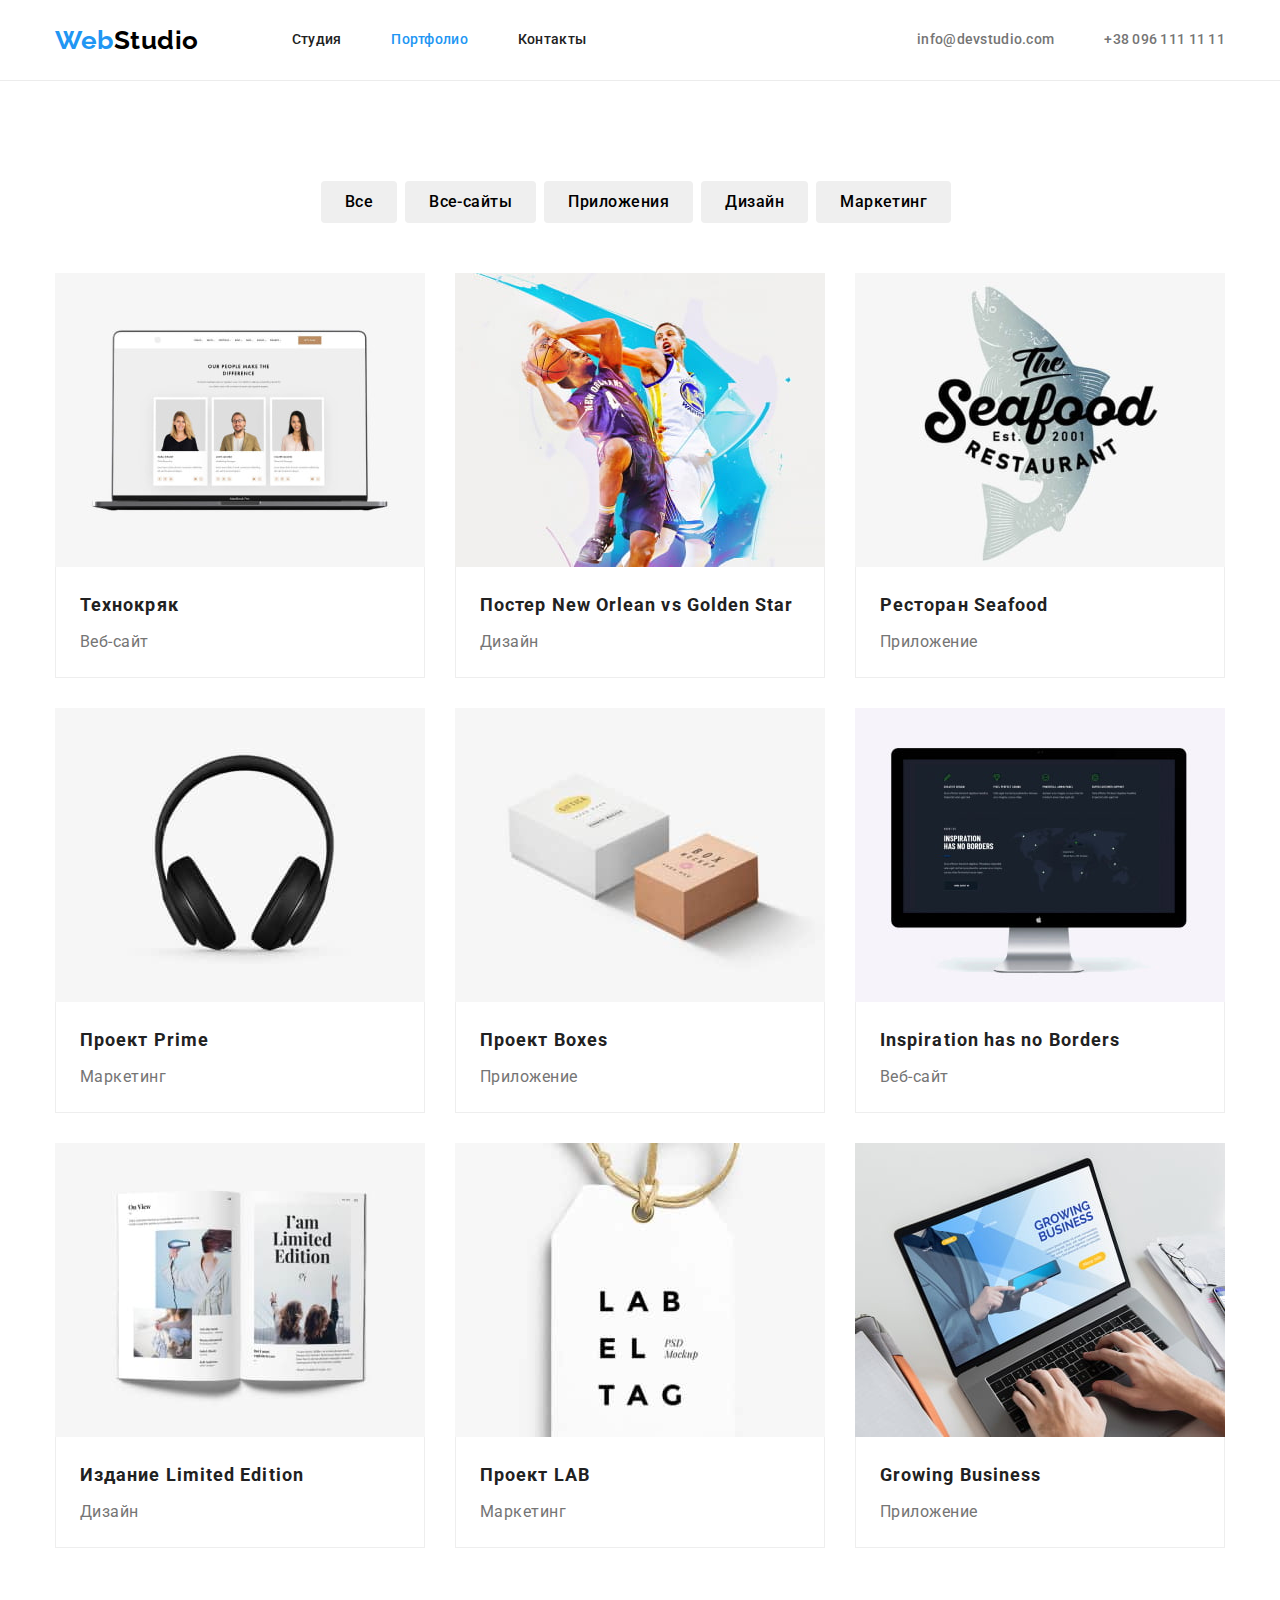
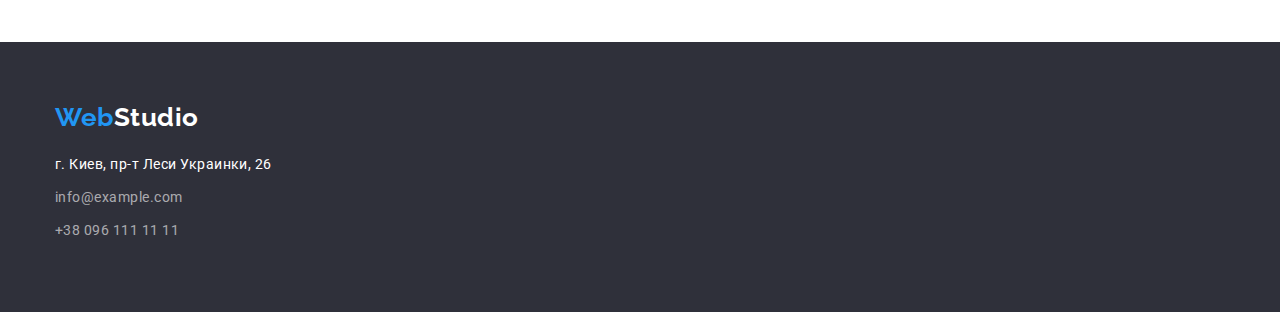
==== portfolio.html @ 6748740d "files transfered" ====
<!DOCTYPE html>
<html lang="ru">
  <head>
    <meta charset="UTF-8" />
    <meta http-equiv="X-UA-Compatible" content="IE=edge" />
    <meta name="viewport" content="width=device-width, initial-scale=1.0" />
    <title>goit-markup-hw-03</title>
    <link rel="preconnect" href="https://fonts.googleapis.com" />
    <link
      href="https://fonts.googleapis.com/css2?family=Raleway:wght@700&family=Roboto:wght@400;500;700;900&display=swap"
      rel="stylesheet"
    />
    <link
      rel="stylesheet"
      href="https://cdnjs.cloudflare.com/ajax/libs/modern-normalize/1.1.0/modern-normalize.min.css"
    />
    <link rel="stylesheet" href="./css/styles.css" />
  </head>
  <body>
    <header class="page-heared">
      <div class="container main-nav">
        <nav class="main-nav-menu">
          <a href="index.html" class="logo"><span>Web</span>Studio</a>
          <ul class="site-nav list">
            <li class="item"><a href="./index.html" class="link">Студия</a></li>
            <li class="item">
              <a href="./portfolio.html" class="link current">Портфолио</a>
            </li>
            <li class="item"><a href="" class="link">Контакты</a></li>
          </ul>
        </nav>
        <ul class="info-nav list">
          <li class="item">
            <a href="mailto:info@devstudio.com" class="link"
              >info@devstudio.com</a
            >
          </li>
          <li class="item">
            <a href="tel:+380961111111" class="link">+38 096 111 11 11</a>
          </li>
        </ul>
      </div>
    </header>
    <main>
      <section class="portfolio">
        <div class="container projects">
          <h1 class="visually-hidden" hidden>Наши проекты</h1>
          <ul class="portfolio-filter list">
            <li class="portfolio-filter-item">
              <button type="button" class="button btn-portfolio">Все</button>
            </li>
            <li class="portfolio-filter-item">
              <button type="button" class="button btn-portfolio">
                Все-сайты
              </button>
            </li>
            <li class="portfolio-filter-item">
              <button type="button" class="button btn-portfolio">
                Приложения
              </button>
            </li>
            <li class="portfolio-filter-item">
              <button type="button" class="button btn-portfolio">Дизайн</button>
            </li>
            <li class="portfolio-filter-item">
              <button type="button" class="button btn-portfolio">
                Маркетинг
              </button>
            </li>
          </ul>
          <ul class="project list">
            <li class="flex-element">
              <img
                src="./images/web-site-laptop.jpg"
                alt="Ноутбук, где открыт наш сайт"
                width="370"
              />
              <div class="flex-element-text">
                <h2 class="project-title">Технокряк</h2>
                <span>Веб-сайт</span>
              </div>
            </li>
            <li class="flex-element">
              <img
                src="./images/design.jpg"
                alt="Два баскетболиста"
                width="370"
              />
              <div class="flex-element-text">
                <h2 class="project-title">Постер New Orlean vs Golden Star</h2>
                <span>Дизайн</span>
              </div>
            </li>
            <li class="flex-element">
              <img
                src="./images/restaurant.jpg"
                alt="Логотип в виде рыбы"
                width="370"
              />
              <div class="flex-element-text">
                <h2 class="project-title">Ресторан Seafood</h2>
                <span>Приложение</span>
              </div>
            </li>
            <li class="flex-element">
              <img src="./images/marketing.jpg" alt="Наушники" width="370" />
              <div class="flex-element-text">
                <h2 class="project-title">Проект Prime</h2>
                <span>Маркетинг</span>
              </div>
            </li>
            <li class="flex-element">
              <img
                src="./images/app.jpg"
                alt="Белая и бежевая коробка"
                width="370"
              />
              <div class="flex-element-text">
                <h2 class="project-title">Проект Boxes</h2>
                <span>Приложение</span>
              </div>
            </li>
            <li class="flex-element">
              <img
                src="./images/web-site-desktop.jpg"
                alt="Экран компьютера Mac"
                width="370"
              />
              <div class="flex-element-text">
                <h2 class="project-title">Inspiration has no Borders</h2>
                <span>Веб-сайт</span>
              </div>
            </li>
            <li class="flex-element">
              <img src="./images/design-2.jpg" alt="Журнал" width="370" />
              <div class="flex-element-text">
                <h2 class="project-title">Издание Limited Edition</h2>
                <span>Дизайн</span>
              </div>
            </li>
            <li class="flex-element">
              <img src="./images/marketing-2.jpg" alt="Бирка" width="370" />
              <div class="flex-element-text">
                <h2 class="project-title">Проект LAB</h2>
                <span>Маркетинг</span>
              </div>
            </li>
            <li class="flex-element">
              <img
                src="./images/app-2.jpg"
                alt="Человек работает на ноутбуке"
                width="370"
              />
              <div class="flex-element-text">
                <h2 class="project-title">Growing Business</h2>
                <span>Приложение</span>
              </div>
            </li>
          </ul>
        </div>
      </section>
    </main>
    <footer class="section-footer">
      <div class="container">
        <a href="index.html" class="footer logo"><span>Web</span>Studio</a>
        <address class="contacts">
          <p class="footer-address">г. Киев, пр-т Леси Украинки, 26</p>
          <a href="mailto:info@example.com" class="footer-contact"
            >info@example.com</a
          ><br />
          <a href="tel:+380961111111" class="footer-contact"
            >+38 096 111 11 11</a
          >
        </address>
      </div>
    </footer>
  </body>
</html>
---- css/styles.css ----
body {
  color: #757575;
  background-color: #ffffff;
  font-family: Roboto, sans-serif;
  font-size: 16px;
  letter-spacing: 0.03em;
}
:root {
  --hd-text-color: #212121;
  --main-text-color: #757575;
  --white-text-color: #ffffff;
  --logo-color: #000000;
  --border-forheader-color: #ececec;
  --border-cards-color: #eeeeee;
  --footer-text-color: #ffffff99;
  --dark-bg-color: #2f303a;
  --light-bg-color: #f5f4fa;
  --accent-color: #2196f3;
}
img {
  display: block;
}
.container {
  margin-left: auto;
  margin-right: auto;
  width: 100%;
  max-width: 1200px;
  padding-left: 15px;
  padding-right: 15px;

  /* outline: 1px solid tomato; */
}

.visually-hidden {
  position: absolute;
  width: 1px;
  height: 1px;
  margin: -1px;
  border: 0;
  padding: 0;
  white-space: nowrap;
  clip-path: inset(100%);
  clip: rect(0 0 0 0);
  overflow: hidden;
}
.list {
  list-style: none;
  margin: 0;
  padding: 0;
}
.page-heared {
  border-bottom: 1px solid var(--border-forheader-color);
}
.main-nav {
  display: flex;
  align-items: center;
}
.main-nav-menu {
  display: flex;
  align-items: center;
}
.logo {
  color: var(--logo-color);
  font-family: Raleway, sans-serif;
  letter-spacing: 0.02em;
  font-weight: 700;
  font-size: 26px;
  line-height: 1.19;
  text-decoration: none;
}
.logo span,
.footer.logo span {
  color: var(--accent-color);
}
.site-nav {
  display: flex;
  margin-left: 93px;
}
.site-nav .item:not(:last-child) {
  margin-right: 50px;
}
.site-nav .link {
  display: block;
  padding-top: 32px;
  padding-bottom: 32px;

  color: var(--hd-text-color);
  font-size: 14px;
  font-weight: 500;
  line-height: 1.14;
  letter-spacing: 0.02em;
  text-decoration: none;
}
.site-nav .link:hover,
.site-nav .link:focus {
  color: var(--accent-color);
}
.site-nav .link.current {
  color: var(--accent-color);
}
.info-nav {
  display: flex;
  margin-left: auto;
}
.info-nav .item + .item {
  margin-left: 50px;
}
.info-nav .link {
  color: var(--main-text-color);
  font-size: 14px;
  font-weight: 500;
  line-height: 1.14;
  letter-spacing: 0.02em;
  text-decoration: none;
}
.info-nav .link:hover {
  color: var(--accent-color);
}
.info-nav .link {
  display: block;
  padding: 30px 0;
}
/* hero */
.hero {
  background-color: var(--dark-bg-color);
  text-align: center;

  padding-top: 200px;
  padding-bottom: 200px;
}
.hero-title {
  width: 696px;
  margin: 0 auto 30px;

  color: var(--white-text-color);
  font-weight: 900;
  font-size: 44px;
  line-height: 1.36;
  letter-spacing: 0.06em;
  text-transform: uppercase;
}
/* section */
.section {
  padding-bottom: 94px;
}
.section-title {
  color: var(--hd-text-color);
  font-weight: 700;
  font-size: 36px;
  line-height: 1.17;
  text-align: center;

  margin-top: 0;
  margin-bottom: 50px;
}
.work.list {
  display: flex;
}
.work-item:not(:last-child) {
  margin-right: 30px;
}
/* features */
.features {
  padding-top: 94px;
  padding-bottom: 94px;
}
.features .title {
  color: var(--hd-text-color);
  font-weight: 700;
  font-size: 14px;
  line-height: 1.14;
  text-transform: uppercase;

  margin-bottom: 10px;
  margin-top: 0;
}
.features-list {
  display: flex;
  margin-right: -30px;
}
.features-list > .item {
  flex-basis: calc(100% / 4 - 30px);
  margin-right: 30px;
}
/* .features-list {
  display: flex;
}
.features-list .item + .item {
  margin-left: 30px;
} */
.features-text {
  font-size: 14px;
  line-height: 1.71;
  padding: 0;
  margin: 0;
}
/* About team */
.section.team {
  padding-top: 94px;
  padding-bottom: 94px;
}
.team {
  display: flex;
  background-color: var(--light-bg-color);

  text-align: center;
}
.team-member:not(:first-child) {
  margin-left: 30px;
}
.team-member {
  box-shadow: 0px 1px 3px rgba(0, 0, 0, 0.12), 0px 1px 1px rgba(0, 0, 0, 0.14),
    0px 2px 1px rgba(0, 0, 0, 0.2);
  border-radius: 0px 0px 4px 4px;
  padding-bottom: 30px;
  background-color: var(--white-text-color);
}
.team-member-heading {
  color: var(--hd-text-color);
  font-weight: 500;
  font-size: 16px;
  line-height: 1.19;

  margin-top: 0;
  margin-bottom: 10px;
}
.team span {
  font-size: 16px;
  line-height: 1.19;
}
/* section-footer */
.section-footer {
  background-color: var(--dark-bg-color);
  color: var(--white-text-color);
  font-size: 14px;
  line-height: 1.71;

  margin-top: 0;
  margin-bottom: 0;
  padding-top: 60px;
  padding-bottom: 60px;
}
.footer.logo {
  display: inline-block;
  color: var(--white-text-color);
  font-size: 26px;

  margin-bottom: 20px;
}
.section-footer p {
  font-style: normal;
  margin-bottom: 9px;
  margin-top: 0;
}
.section-footer > .footer-contact {
  margin-bottom: 9px;
}
.footer-contact {
  display: inline-block;
  color: var(--footer-text-color);
  font-style: normal;
  text-decoration: none;

  margin-bottom: 9px;
}
.footer-address:hover,
.footer-address:focus,
.footer-contact:hover,
.footer-contact:focus {
  color: var(--accent-color);
}
/* Button */
.button {
  font-weight: 700;
  font-size: 16px;
  line-height: 1.88;
  letter-spacing: 0.06em;
  display: inline-block;
  border-color: transparent;
  border-radius: 4px;
  cursor: pointer;
}
.button.primary {
  color: var(--white-text-color);
  background-color: var(--accent-color);

  min-width: 200px;
  padding: 10px 32px;
}
.btn-portfolio {
  font-weight: 500;
  line-height: 1.625;
  padding: 6px 22px;
  letter-spacing: 0.03em;
}
.button.btn-portfolio:hover,
.button.btn-portfolio:focus {
  color: var(--white-text-color);
  background-color: var(--accent-color);
}
/* modifying filter */
.portfolio-filter {
  display: flex;
  flex-direction: row;
  justify-content: center;

  margin-bottom: 50px;
}
.portfolio-filter-item {
  margin-right: 8px;
}
/* section about projects */
.container.projects {
  display: flex;
  flex-direction: column;
}
.portfolio {
  padding-top: 100px;
  padding-bottom: 94px;
}
.project {
  display: flex;
  flex-wrap: wrap;
}
.project-title {
  color: var(--hd-text-color);
  font-weight: 700;
  font-size: 18px;
  line-height: 2;
  letter-spacing: 0.06em;

  margin-top: 0;
  margin-bottom: 4px;
}
.project span {
  line-height: 1.88;
  font-size: 16px;
}
.pic-margine-bottom {
  margin-bottom: 20px;
}
.flex-element {
  width: 370px;
  background-color: var(--white-text-color);

  margin-right: 30px;
  margin-bottom: 30px;
}
.flex-element:nth-child(3n) {
  margin-right: 0;
}
.flex-element:nth-last-child(-n + 3) {
  margin-bottom: 0;
}
.flex-element-text {
  padding: 20px 24px;
  border: 1px solid var(--border-cards-color);
  border-top: none;
}
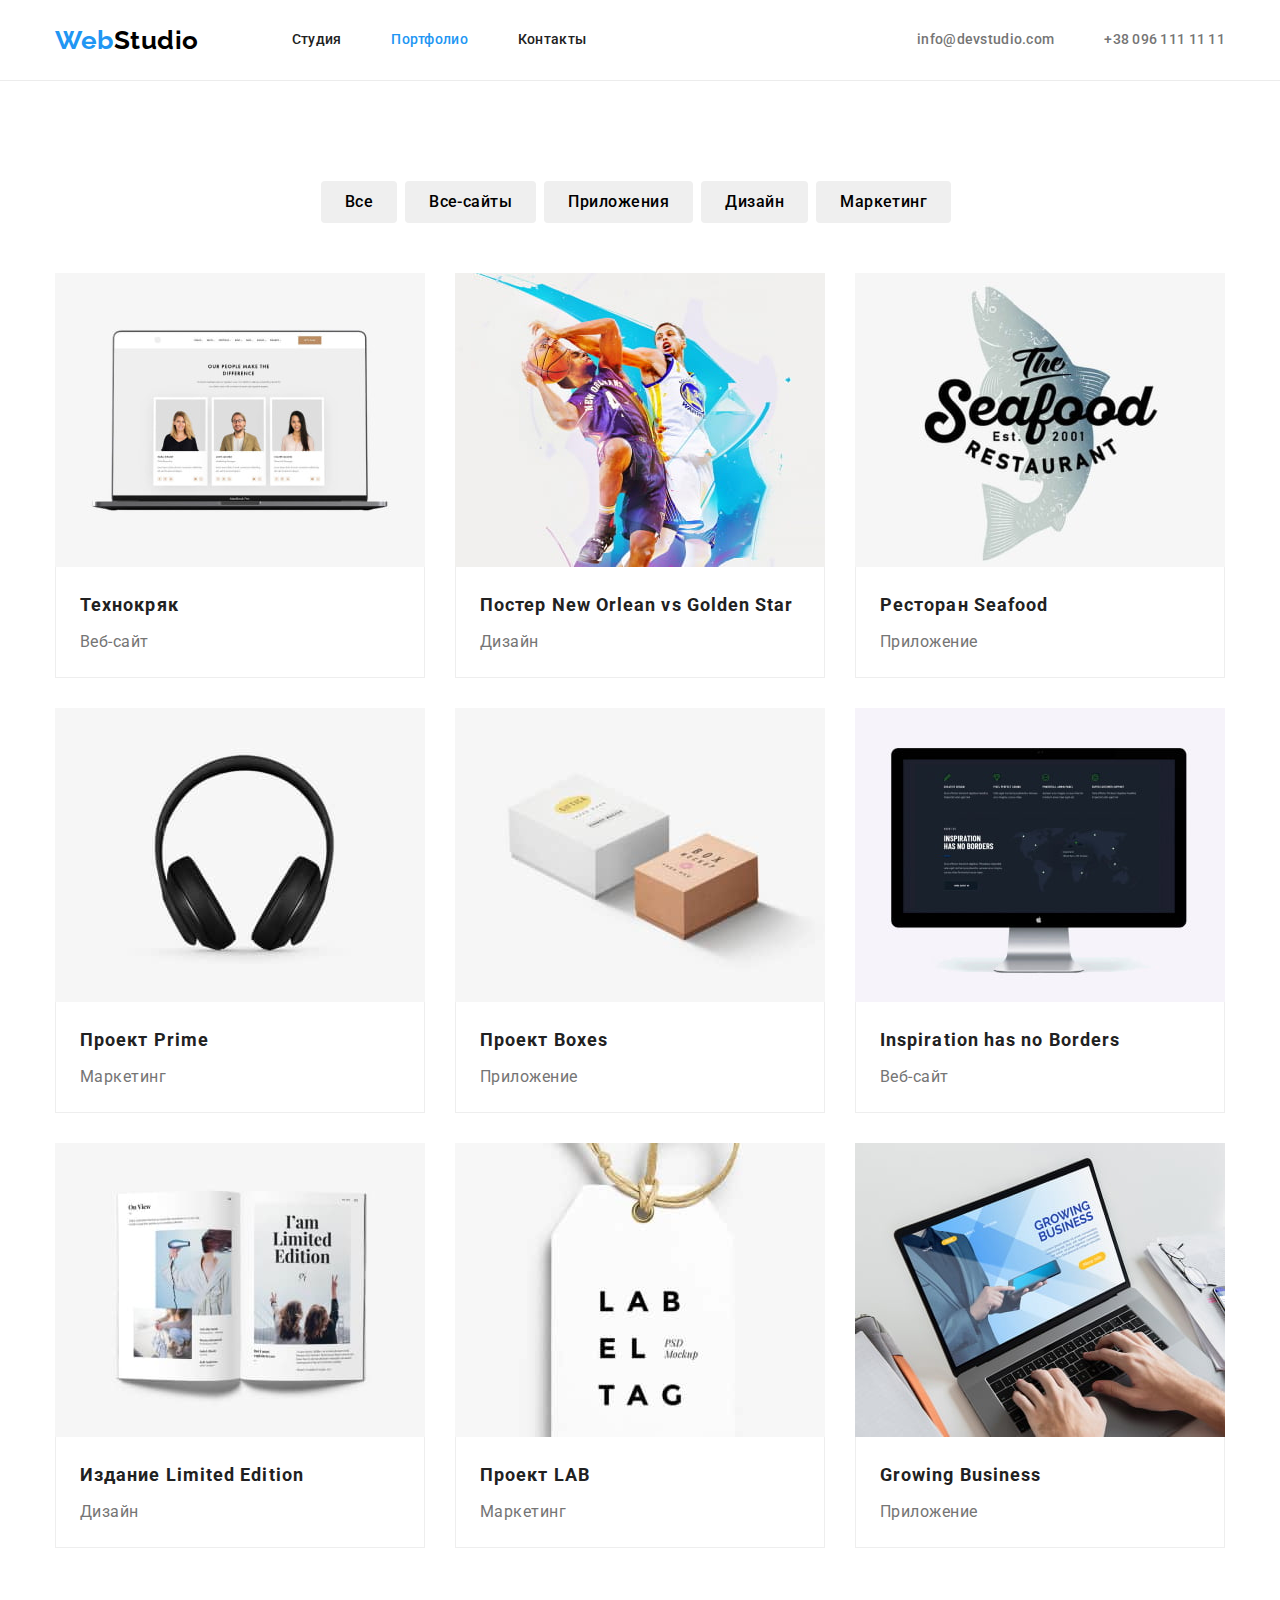
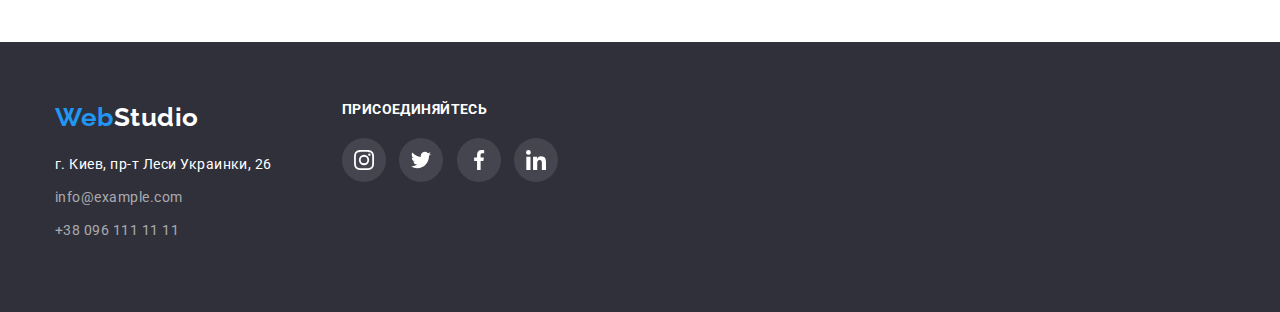
==== commit 7d7ad37b: "icons inserted as pseudo-elements" ====
--- a/portfolio.html
+++ b/portfolio.html
@@ -161,17 +161,27 @@
       </section>
     </main>
     <footer class="section-footer">
-      <div class="container">
-        <a href="index.html" class="footer logo"><span>Web</span>Studio</a>
-        <address class="contacts">
-          <p class="footer-address">г. Киев, пр-т Леси Украинки, 26</p>
-          <a href="mailto:info@example.com" class="footer-contact"
-            >info@example.com</a
-          ><br />
-          <a href="tel:+380961111111" class="footer-contact"
-            >+38 096 111 11 11</a
-          >
-        </address>
+      <div class="container footer-container">
+        <div class="address-block">
+          <a href="index.html" class="footer logo"><span>Web</span>Studio</a>
+          <address class="contacts">
+            <p class="footer-address">г. Киев, пр-т Леси Украинки, 26</p>
+            <a href="mailto:info@example.com" class="footer-contact"
+              >info@example.com</a
+            ><br />
+            <a href="tel:+380961111111" class="footer-contact"
+              >+38 096 111 11 11</a
+            >
+          </address>
+        </div>
+        <div>
+          <span class="socials-text">присоединяйтесь</span>
+            <a href="" class="socials-icon instagram"></a>
+            <a href="" class="socials-icon twitter"></a>
+            <a href="" class="socials-icon facebook"></a>
+            <a href="" class="socials-icon linkedin"></a>
+          </div>
+        </div>
       </div>
     </footer>
   </body>
--- a/css/styles.css
+++ b/css/styles.css
@@ -9,6 +9,7 @@
   --hd-text-color: #212121;
   --main-text-color: #757575;
   --white-text-color: #ffffff;
+  --white-bg-color: #ffffff;
   --logo-color: #000000;
   --border-forheader-color: #ececec;
   --border-cards-color: #eeeeee;
@@ -16,6 +17,7 @@
   --dark-bg-color: #2f303a;
   --light-bg-color: #f5f4fa;
   --accent-color: #2196f3;
+  --border-color: #afb1b8;
 }
 img {
   display: block;
@@ -113,7 +115,8 @@
   letter-spacing: 0.02em;
   text-decoration: none;
 }
-.info-nav .link:hover {
+.info-nav .link:hover,
+.info-nav .link:focus {
   color: var(--accent-color);
 }
 .info-nav .link {
@@ -122,11 +125,26 @@
 }
 /* hero */
 .hero {
+  max-width: 1600px;
+  height: 600px;
+  margin: 0 auto;
+  background-image: linear-gradient(
+      to right,
+      rgba(47, 48, 58, 0.4),
+      rgba(47, 48, 58, 0.4)
+    ),
+    url(../images/Hero-image.jpg);
   background-color: var(--dark-bg-color);
+  background-repeat: no-repeat;
+  background-position: center;
+  background-size: cover;
   text-align: center;
 
   padding-top: 200px;
   padding-bottom: 200px;
+}
+.hero::before {
+  background-color: rgba(47, 48, 58);
 }
 .hero-title {
   width: 696px;
@@ -155,6 +173,7 @@
 }
 .work.list {
   display: flex;
+  flex-wrap: wrap;
 }
 .work-item:not(:last-child) {
   margin-right: 30px;
@@ -178,16 +197,42 @@
   display: flex;
   margin-right: -30px;
 }
-.features-list > .item {
+/* .features-list {
+  display: flex;
+}
+.features-list .features-item + .features-item {
+  margin-left: 30px;
+} */
+.features-item {
   flex-basis: calc(100% / 4 - 30px);
   margin-right: 30px;
 }
-/* .features-list {
-  display: flex;
-}
-.features-list .item + .item {
-  margin-left: 30px;
-} */
+.features-item::before {
+  content: "";
+  display: block;
+  height: 120px;
+
+  background-color: var(--light-bg-color);
+  background-repeat: no-repeat;
+  background-position: center;
+  margin-bottom: 30px;
+}
+.features-item.icon-antenna::before {
+  background-image: url("../images/icons.svg/antenna.svg");
+  background-size: 70px;
+}
+.features-item.icon-clock::before {
+  background-image: url("../images/icons.svg/clock.svg");
+  background-size: 70px;
+}
+.features-item.icon-diagram::before {
+  background-image: url("../images/icons.svg/diagram.svg");
+  background-size: 70px;
+}
+.features-item.icon-astronaut::before {
+  background-image: url("../images/icons.svg/astronaut.svg");
+  background-size: 70px;
+}
 .features-text {
   font-size: 14px;
   line-height: 1.71;
@@ -201,6 +246,7 @@
 }
 .team {
   display: flex;
+  flex-wrap: wrap;
   background-color: var(--light-bg-color);
 
   text-align: center;
@@ -213,7 +259,7 @@
     0px 2px 1px rgba(0, 0, 0, 0.2);
   border-radius: 0px 0px 4px 4px;
   padding-bottom: 30px;
-  background-color: var(--white-text-color);
+  background-color: var(--white-bg-color);
 }
 .team-member-heading {
   color: var(--hd-text-color);
@@ -228,6 +274,28 @@
   font-size: 16px;
   line-height: 1.19;
 }
+/* section about clients */
+.clients {
+  padding: 94px 0;
+}
+.clients-list {
+  display: flex;
+  /* justify-content: space-between; */
+  flex-wrap: wrap;
+}
+.clients-item {
+  flex-basis: calc(100% / 6 - 30px);
+}
+.clients-item:not(:last-child) {
+  margin-right: 30px;
+}
+.client-logo {
+  min-width: 170px;
+  padding: 16px 32px;
+  border: 1px solid var(--border-color);
+  border-radius: 4px;
+}
+
 /* section-footer */
 .section-footer {
   background-color: var(--dark-bg-color);
@@ -268,6 +336,55 @@
 .footer-contact:hover,
 .footer-contact:focus {
   color: var(--accent-color);
+}
+.footer-container {
+  display: flex;
+}
+.address-block {
+  max-width: 231px;
+  margin-right: 70px;
+}
+.socials-text {
+  display: block;
+  font-weight: 700;
+  font-size: 14px;
+  line-height: 1.14;
+  letter-spacing: 0.03em;
+  text-transform: uppercase;
+
+  margin-bottom: 20px;
+}
+.footer-socials {
+  display: flex;
+}
+.socials-icon {
+  display: inline-block;
+  height: 44px;
+  width: 44px;
+  background-color: rgba(255, 255, 255, 0.1);
+  background-size: 20px;
+  background-repeat: no-repeat;
+  background-position: center;
+  border-radius: 50%;
+}
+.socials-icon + .socials-icon {
+  margin-left: 10px;
+}
+.socials-icon.instagram {
+  background-image: url("../images/icons.svg/footer-instagram.svg");
+}
+.socials-icon.twitter {
+  background-image: url("../images/icons.svg/footer-twitter.svg");
+}
+.socials-icon.facebook {
+  background-image: url("../images/icons.svg/footer-facebook.svg");
+}
+.socials-icon.linkedin {
+  background-image: url("../images/icons.svg/footer-linkedin.svg");
+}
+.socials-icon:hover,
+.socials-icon:focus {
+  background-color: var(--accent-color);
 }
 /* Button */
 .button {
@@ -297,6 +414,8 @@
 .button.btn-portfolio:focus {
   color: var(--white-text-color);
   background-color: var(--accent-color);
+  box-shadow: 0px 3px 1px rgba(0, 0, 0, 0.1), 0px 1px 2px rgba(0, 0, 0, 0.08),
+    0px 2px 2px rgba(0, 0, 0, 0.12);
 }
 /* modifying filter */
 .portfolio-filter {
@@ -345,6 +464,11 @@
 
   margin-right: 30px;
   margin-bottom: 30px;
+}
+.flex-element:hover,
+.flex-element:focus {
+  box-shadow: 0px 1px 1px rgba(0, 0, 0, 0.12), 0px 4px 4px rgba(0, 0, 0, 0.06),
+    1px 4px 6px rgba(0, 0, 0, 0.16);
 }
 .flex-element:nth-child(3n) {
   margin-right: 0;
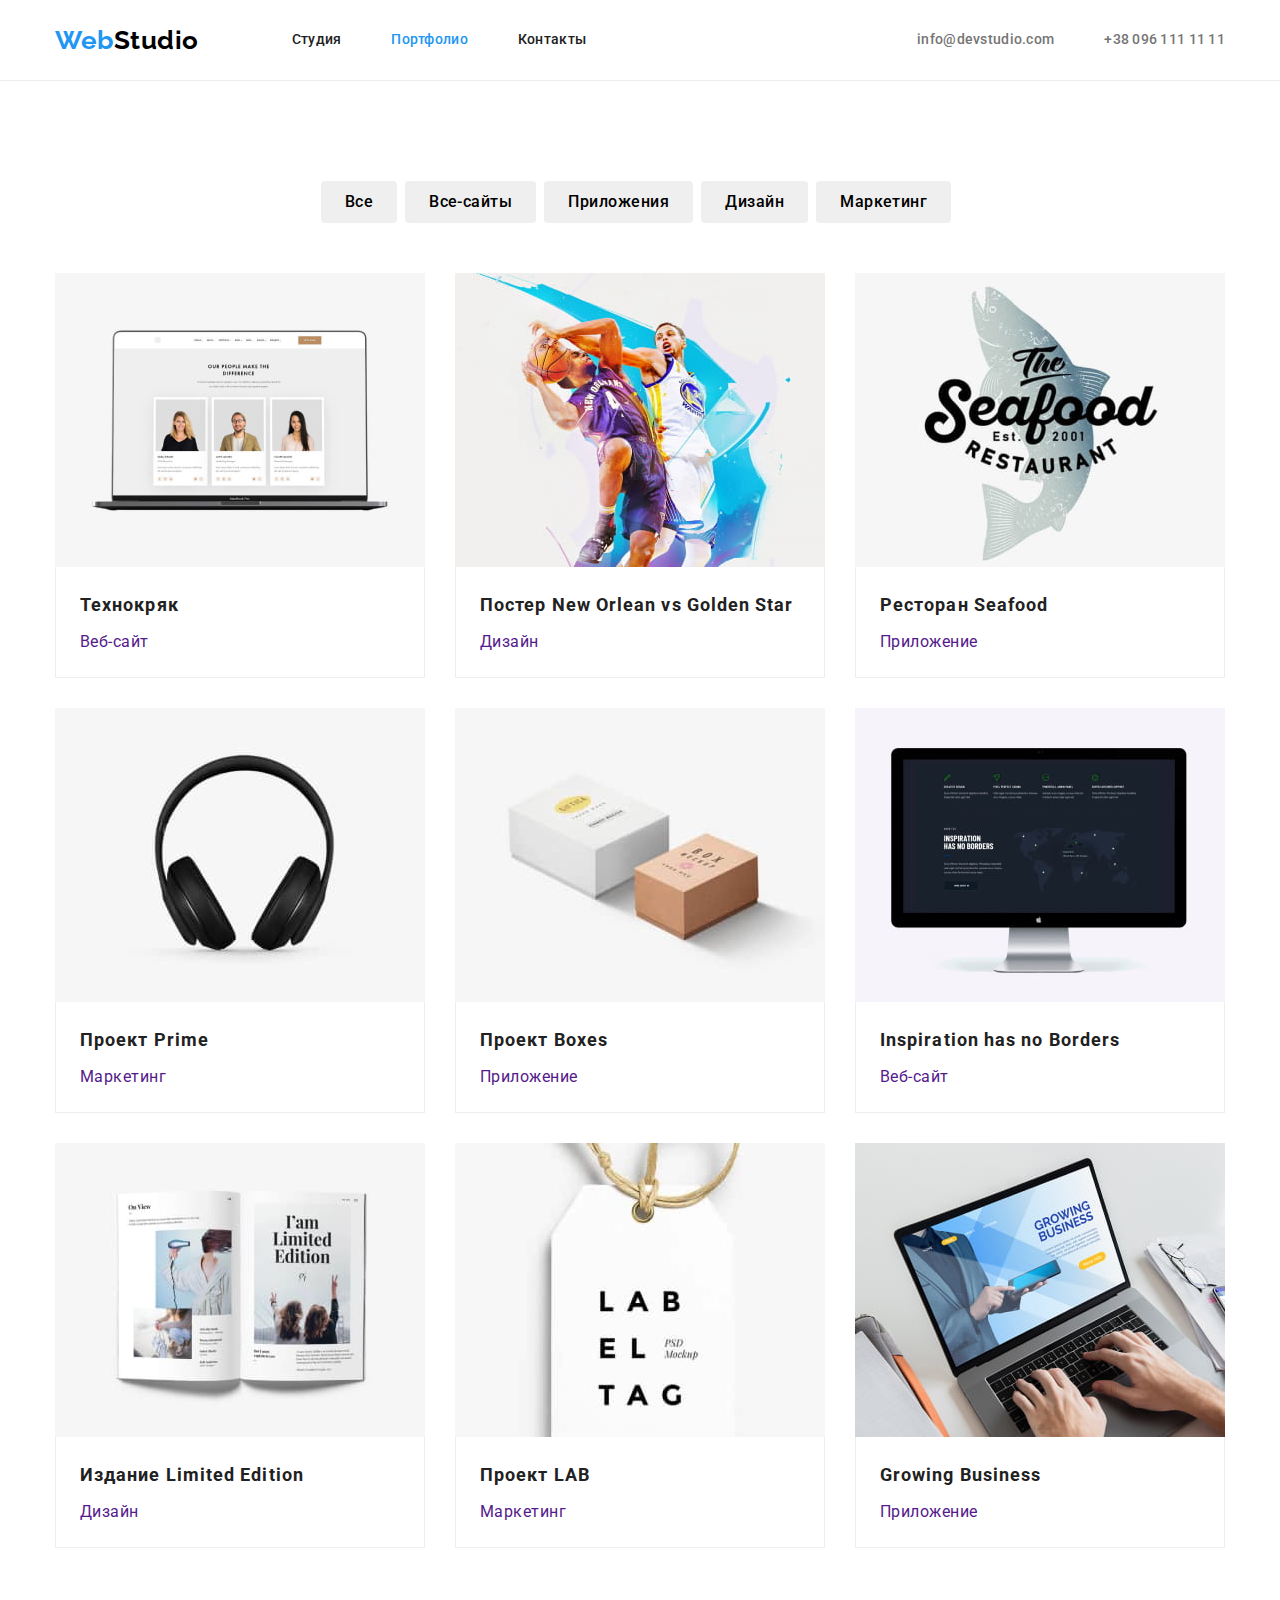
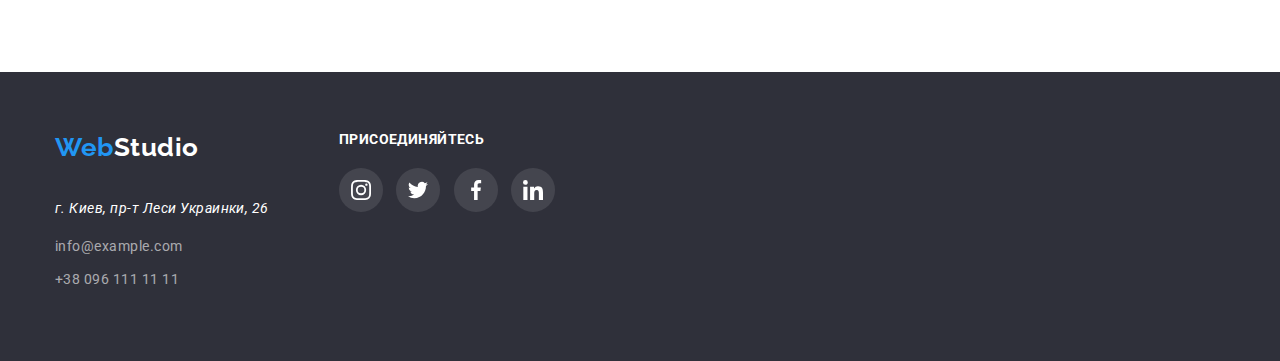
==== commit 1efbb81d: "links for cards in portfolio are added" ====
--- a/portfolio.html
+++ b/portfolio.html
@@ -70,92 +70,114 @@
           </ul>
           <ul class="project list">
             <li class="flex-element">
-              <img
-                src="./images/web-site-laptop.jpg"
-                alt="Ноутбук, где открыт наш сайт"
-                width="370"
-              />
-              <div class="flex-element-text">
-                <h2 class="project-title">Технокряк</h2>
-                <span>Веб-сайт</span>
-              </div>
-            </li>
-            <li class="flex-element">
-              <img
-                src="./images/design.jpg"
-                alt="Два баскетболиста"
-                width="370"
-              />
-              <div class="flex-element-text">
-                <h2 class="project-title">Постер New Orlean vs Golden Star</h2>
-                <span>Дизайн</span>
-              </div>
-            </li>
-            <li class="flex-element">
-              <img
-                src="./images/restaurant.jpg"
-                alt="Логотип в виде рыбы"
-                width="370"
-              />
-              <div class="flex-element-text">
-                <h2 class="project-title">Ресторан Seafood</h2>
-                <span>Приложение</span>
-              </div>
-            </li>
-            <li class="flex-element">
-              <img src="./images/marketing.jpg" alt="Наушники" width="370" />
-              <div class="flex-element-text">
-                <h2 class="project-title">Проект Prime</h2>
-                <span>Маркетинг</span>
-              </div>
-            </li>
-            <li class="flex-element">
-              <img
-                src="./images/app.jpg"
-                alt="Белая и бежевая коробка"
-                width="370"
-              />
-              <div class="flex-element-text">
-                <h2 class="project-title">Проект Boxes</h2>
-                <span>Приложение</span>
-              </div>
-            </li>
-            <li class="flex-element">
-              <img
-                src="./images/web-site-desktop.jpg"
-                alt="Экран компьютера Mac"
-                width="370"
-              />
-              <div class="flex-element-text">
-                <h2 class="project-title">Inspiration has no Borders</h2>
-                <span>Веб-сайт</span>
-              </div>
-            </li>
-            <li class="flex-element">
-              <img src="./images/design-2.jpg" alt="Журнал" width="370" />
-              <div class="flex-element-text">
-                <h2 class="project-title">Издание Limited Edition</h2>
-                <span>Дизайн</span>
-              </div>
-            </li>
-            <li class="flex-element">
-              <img src="./images/marketing-2.jpg" alt="Бирка" width="370" />
-              <div class="flex-element-text">
-                <h2 class="project-title">Проект LAB</h2>
-                <span>Маркетинг</span>
-              </div>
-            </li>
-            <li class="flex-element">
-              <img
-                src="./images/app-2.jpg"
-                alt="Человек работает на ноутбуке"
-                width="370"
-              />
-              <div class="flex-element-text">
-                <h2 class="project-title">Growing Business</h2>
-                <span>Приложение</span>
-              </div>
-            </li>
+              <a href="" class="link"
+                ><img
+                  src="./images/web-site-laptop.jpg"
+                  alt="Ноутбук, где открыт наш сайт"
+                  width="370"
+                />
+                <div class="flex-element-text">
+                  <h2 class="project-title">Технокряк</h2>
+                  <span>Веб-сайт</span>
+                </div></a
+              >
+            </li>
+            <li class="flex-element">
+              <a href="" class="link"
+                ><img
+                  src="./images/design.jpg"
+                  alt="Два баскетболиста"
+                  width="370"
+                />
+                <div class="flex-element-text">
+                  <h2 class="project-title">
+                    Постер New Orlean vs Golden Star
+                  </h2>
+                  <span>Дизайн</span>
+                </div></a
+              >
+            </li>
+
+            <li class="flex-element">
+              <a href="" class="link"
+                ><img
+                  src="./images/restaurant.jpg"
+                  alt="Логотип в виде рыбы"
+                  width="370"
+                />
+                <div class="flex-element-text">
+                  <h2 class="project-title">Ресторан Seafood</h2>
+                  <span>Приложение</span>
+                </div></a
+              >
+            </li>
+            <li class="flex-element">
+              <a href="" class="link"
+                ><img src="./images/marketing.jpg" alt="Наушники" width="370" />
+                <div class="flex-element-text">
+                  <h2 class="project-title">Проект Prime</h2>
+                  <span>Маркетинг</span>
+                </div></a
+              >
+            </li>
+            <li class="flex-element">
+              <a href="" class="link"
+                ><img
+                  src="./images/app.jpg"
+                  alt="Белая и бежевая коробка"
+                  width="370"
+                />
+                <div class="flex-element-text">
+                  <h2 class="project-title">Проект Boxes</h2>
+                  <span>Приложение</span>
+                </div></a
+              >
+            </li>
+            <li class="flex-element">
+              <a href="" class="link"
+                ><img
+                  src="./images/web-site-desktop.jpg"
+                  alt="Экран компьютера Mac"
+                  width="370"
+                />
+                <div class="flex-element-text">
+                  <h2 class="project-title">Inspiration has no Borders</h2>
+                  <span>Веб-сайт</span>
+                </div></a
+              >
+            </li>
+            <li class="flex-element">
+              <a href="" class="link"
+                ><img src="./images/design-2.jpg" alt="Журнал" width="370" />
+                <div class="flex-element-text">
+                  <h2 class="project-title">Издание Limited Edition</h2>
+                  <span>Дизайн</span>
+                </div></a
+              >
+            </li>
+            <li class="flex-element">
+              <a href="" class="link"
+                ><img src="./images/marketing-2.jpg" alt="Бирка" width="370" />
+                <div class="flex-element-text">
+                  <h2 class="project-title">Проект LAB</h2>
+                  <span>Маркетинг</span>
+                </div></a
+              >
+            </li>
+            <li class="flex-element">
+              <a href="" class="link"
+                ><img
+                  src="./images/app-2.jpg"
+                  alt="Человек работает на ноутбуке"
+                  width="370"
+                />
+                <div class="flex-element-text">
+                  <h2 class="project-title">Growing Business</h2>
+                  <span>Приложение</span>
+                </div></a
+              >
+            </li>
+            <li class="flex-element"><a href="" class="link"></a></li>
           </ul>
         </div>
       </section>
@@ -176,11 +198,10 @@
         </div>
         <div>
           <span class="socials-text">присоединяйтесь</span>
-            <a href="" class="socials-icon instagram"></a>
-            <a href="" class="socials-icon twitter"></a>
-            <a href="" class="socials-icon facebook"></a>
-            <a href="" class="socials-icon linkedin"></a>
-          </div>
+          <a href="" class="socials-icon instagram"></a>
+          <a href="" class="socials-icon twitter"></a>
+          <a href="" class="socials-icon facebook"></a>
+          <a href="" class="socials-icon linkedin"></a>
         </div>
       </div>
     </footer>
--- a/css/styles.css
+++ b/css/styles.css
@@ -22,6 +22,9 @@
 img {
   display: block;
 }
+.link {
+  text-decoration: none;
+}
 .container {
   margin-left: auto;
   margin-right: auto;
@@ -91,7 +94,6 @@
   font-weight: 500;
   line-height: 1.14;
   letter-spacing: 0.02em;
-  text-decoration: none;
 }
 .site-nav .link:hover,
 .site-nav .link:focus {
@@ -113,7 +115,6 @@
   font-weight: 500;
   line-height: 1.14;
   letter-spacing: 0.02em;
-  text-decoration: none;
 }
 .info-nav .link:hover,
 .info-nav .link:focus {
@@ -315,11 +316,6 @@
 
   margin-bottom: 20px;
 }
-.section-footer p {
-  font-style: normal;
-  margin-bottom: 9px;
-  margin-top: 0;
-}
 .section-footer > .footer-contact {
   margin-bottom: 9px;
 }
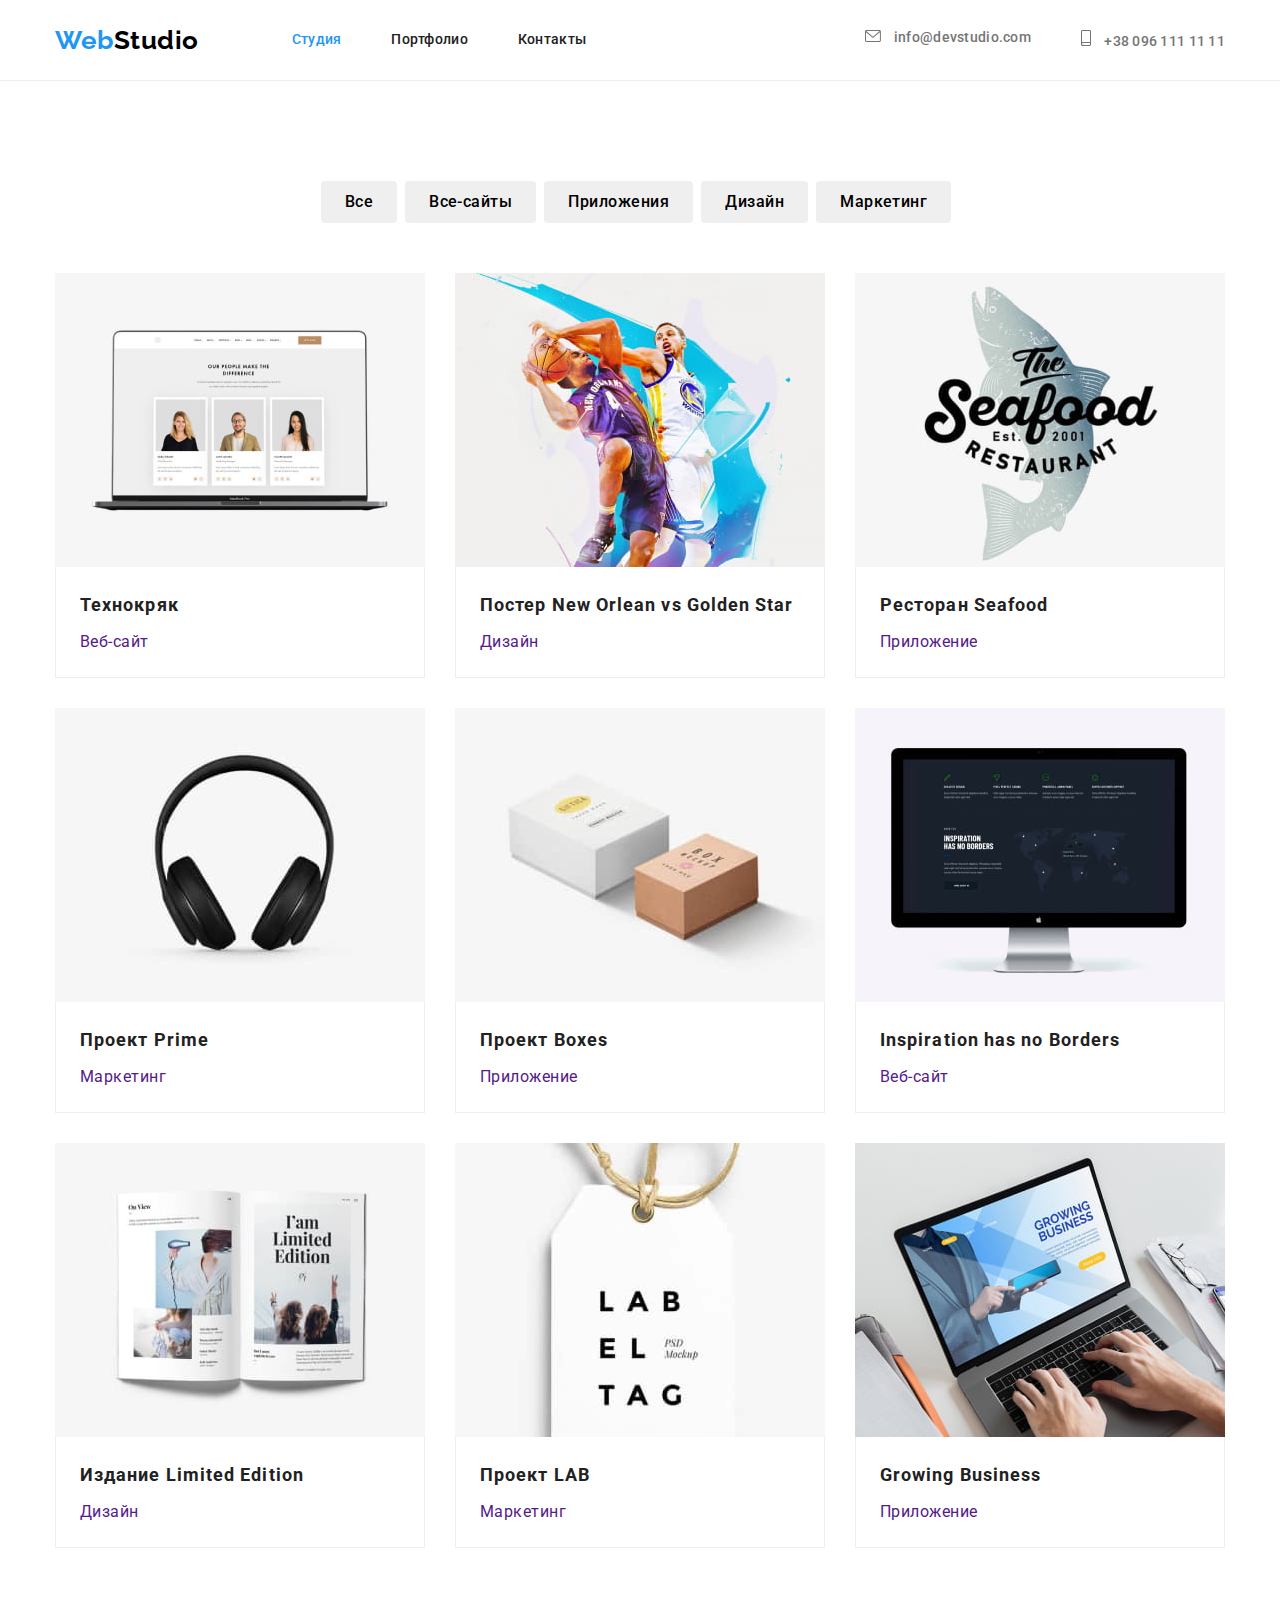
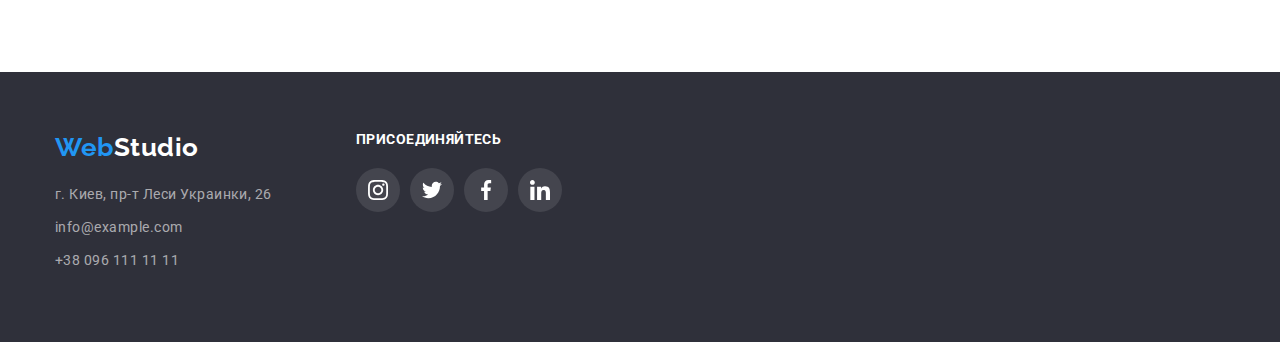
==== commit 36ba1cae: "icons for all pages edited" ====
--- a/portfolio.html
+++ b/portfolio.html
@@ -20,23 +20,35 @@
     <header class="page-heared">
       <div class="container main-nav">
         <nav class="main-nav-menu">
-          <a href="index.html" class="logo"><span>Web</span>Studio</a>
+          <a href="/" class="logo"><span>Web</span>Studio</a>
           <ul class="site-nav list">
-            <li class="item"><a href="./index.html" class="link">Студия</a></li>
+            <li class="item"><a href="/" class="link current">Студия</a></li>
             <li class="item">
-              <a href="./portfolio.html" class="link current">Портфолио</a>
+              <a href="./portfolio.html" class="link">Портфолио</a>
             </li>
             <li class="item"><a href="" class="link">Контакты</a></li>
           </ul>
         </nav>
         <ul class="info-nav list">
           <li class="item">
-            <a href="mailto:info@devstudio.com" class="link"
-              >info@devstudio.com</a
-            >
+            <a href="mailto:info@devstudio.com" class="link">
+              <svg class="icon-envelope" width="16px" height="12px">
+                <use
+                  href="./images/icons.svg/symbol-defs.svg#icon-envelope"
+                ></use>
+              </svg>
+              info@devstudio.com
+            </a>
           </li>
           <li class="item">
-            <a href="tel:+380961111111" class="link">+38 096 111 11 11</a>
+            <a href="tel:+380961111111" class="link">
+              <svg class="icon-smartphone" width="10px" height="16px">
+                <use
+                  href="./images/icons.svg/symbol-defs.svg#icon-smartphone"
+                ></use>
+              </svg>
+              +38 096 111 11 11
+            </a>
           </li>
         </ul>
       </div>
@@ -187,7 +199,12 @@
         <div class="address-block">
           <a href="index.html" class="footer logo"><span>Web</span>Studio</a>
           <address class="contacts">
-            <p class="footer-address">г. Киев, пр-т Леси Украинки, 26</p>
+            <a
+              href="https://goo.gl/maps/mb2MzYeSatuCZ7m78"
+              class="footer-contact"
+            >
+              г. Киев, пр-т Леси Украинки, 26</a
+            >
             <a href="mailto:info@example.com" class="footer-contact"
               >info@example.com</a
             ><br />
@@ -198,10 +215,36 @@
         </div>
         <div>
           <span class="socials-text">присоединяйтесь</span>
-          <a href="" class="socials-icon instagram"></a>
-          <a href="" class="socials-icon twitter"></a>
-          <a href="" class="socials-icon facebook"></a>
-          <a href="" class="socials-icon linkedin"></a>
+          <div class="footer-socials-group">
+            <a href="" class="footer-socials">
+              <svg class="icon-footer instagram" width="20px" height="20px">
+                <use
+                  href="./images/icons.svg/symbol-defs.svg#icon-footer-instagram"
+                ></use>
+              </svg>
+            </a>
+            <a href="" class="footer-socials">
+              <svg class="icon-footer twitter" width="20px" height="20px">
+                <use
+                  href="./images/icons.svg/symbol-defs.svg#icon-footer-twitter"
+                ></use>
+              </svg>
+            </a>
+            <a href="" class="footer-socials">
+              <svg class="icon-footer twitter" width="20px" height="20px">
+                <use
+                  href="./images/icons.svg/symbol-defs.svg#icon-footer-facebook"
+                ></use>
+              </svg>
+            </a>
+            <a href="" class="footer-socials">
+              <svg class="icon-footer twitter" width="20px" height="20px">
+                <use
+                  href="./images/icons.svg/symbol-defs.svg#icon-footer-linkedin"
+                ></use>
+              </svg>
+            </a>
+          </div>
         </div>
       </div>
     </footer>
--- a/css/styles.css
+++ b/css/styles.css
@@ -17,7 +17,7 @@
   --dark-bg-color: #2f303a;
   --light-bg-color: #f5f4fa;
   --accent-color: #2196f3;
-  --border-color: #afb1b8;
+  --main-icon-color: #afb1b8;
 }
 img {
   display: block;
@@ -123,6 +123,15 @@
 .info-nav .link {
   display: block;
   padding: 30px 0;
+}
+.icon-envelope {
+  margin-right: 10px;
+  fill: currentColor;
+}
+
+.icon-smartphone {
+  margin-right: 10px;
+  fill: currentColor;
 }
 /* hero */
 .hero {
@@ -196,6 +205,7 @@
 }
 .features-list {
   display: flex;
+  flex-wrap: wrap;
   margin-right: -30px;
 }
 /* .features-list {
@@ -208,7 +218,7 @@
   flex-basis: calc(100% / 4 - 30px);
   margin-right: 30px;
 }
-.features-item::before {
+/* .features-item::before {
   content: "";
   display: block;
   height: 120px;
@@ -217,11 +227,20 @@
   background-repeat: no-repeat;
   background-position: center;
   margin-bottom: 30px;
-}
-.features-item.icon-antenna::before {
+} */
+.features-thumb {
+  width: 270px;
+  height: 120px;
+  background-color: var(--light-bg-color);
+  margin-bottom: 30px;
+  display: flex;
+  align-items: center;
+  justify-content: center;
+}
+/* .features-item.icon-antenna::before {
   background-image: url("../images/icons.svg/antenna.svg");
   background-size: 70px;
-}
+} */
 .features-item.icon-clock::before {
   background-image: url("../images/icons.svg/clock.svg");
   background-size: 70px;
@@ -252,14 +271,13 @@
 
   text-align: center;
 }
-.team-member:not(:first-child) {
-  margin-left: 30px;
+.team-member:not(:last-child) {
+  margin-right: 30px;
 }
 .team-member {
   box-shadow: 0px 1px 3px rgba(0, 0, 0, 0.12), 0px 1px 1px rgba(0, 0, 0, 0.14),
     0px 2px 1px rgba(0, 0, 0, 0.2);
   border-radius: 0px 0px 4px 4px;
-  padding-bottom: 30px;
   background-color: var(--white-bg-color);
 }
 .team-member-heading {
@@ -272,8 +290,39 @@
   margin-bottom: 10px;
 }
 .team span {
+  display: block;
+  margin-bottom: 16px;
   font-size: 16px;
   line-height: 1.19;
+}
+.socials-block {
+  display: flex;
+  justify-content: center;
+  margin-bottom: 30px;
+}
+.socials-icons:not(:last-child) {
+  margin-right: 10px;
+}
+.socials-icons {
+  display: block;
+  width: 44px;
+  height: 44px;
+  border-radius: 50%;
+  background-color: var(--white-bg-color);
+  text-align: center;
+  padding: 12px;
+  color: var(--main-icon-color);
+}
+.socials-icons:hover,
+.socials-icons:focus {
+  background-color: var(--accent-color);
+  color: var(--white-text-color);
+}
+.icon-instagram,
+.icon-twitter,
+.icon-facebook,
+.icon-linkedin {
+  fill: currentColor;
 }
 /* section about clients */
 .clients {
@@ -281,22 +330,32 @@
 }
 .clients-list {
   display: flex;
-  /* justify-content: space-between; */
   flex-wrap: wrap;
+  margin-right: -30px;
 }
 .clients-item {
   flex-basis: calc(100% / 6 - 30px);
-}
-.clients-item:not(:last-child) {
+  min-width: 170px;
   margin-right: 30px;
-}
-.client-logo {
-  min-width: 170px;
   padding: 16px 32px;
-  border: 1px solid var(--border-color);
+  border: 1px solid var(--main-icon-color);
   border-radius: 4px;
-}
-
+  color: var(--main-icon-color);
+}
+/* .clients-item:not(:last-child) {  ольтернатива для calc, щоб не додавати -30рх у .clients-list
+  margin-right: 30px;
+} */
+.clients-item:hover,
+.clients-item:focus {
+  color: var(--accent-color);
+}
+.clients-item-icon {
+  fill: currentColor;
+}
+
+.clients-item:hover {
+  border: 1px solid var(--accent-color);
+}
 /* section-footer */
 .section-footer {
   background-color: var(--dark-bg-color);
@@ -350,23 +409,26 @@
 
   margin-bottom: 20px;
 }
+.footer-socials-group {
+  display: flex;
+}
 .footer-socials {
   display: flex;
-}
-.socials-icon {
-  display: inline-block;
   height: 44px;
   width: 44px;
   background-color: rgba(255, 255, 255, 0.1);
   background-size: 20px;
-  background-repeat: no-repeat;
-  background-position: center;
+  /* background-repeat: no-repeat;
+  background-position: center; */
   border-radius: 50%;
-}
-.socials-icon + .socials-icon {
+  justify-content: center;
+  align-items: center;
+}
+.footer-socials + .footer-socials {
   margin-left: 10px;
 }
-.socials-icon.instagram {
+
+/* .socials-icon.instagram {
   background-image: url("../images/icons.svg/footer-instagram.svg");
 }
 .socials-icon.twitter {
@@ -377,9 +439,9 @@
 }
 .socials-icon.linkedin {
   background-image: url("../images/icons.svg/footer-linkedin.svg");
-}
-.socials-icon:hover,
-.socials-icon:focus {
+} */
+.footer-socials:hover,
+.footer-socials:focus {
   background-color: var(--accent-color);
 }
 /* Button */
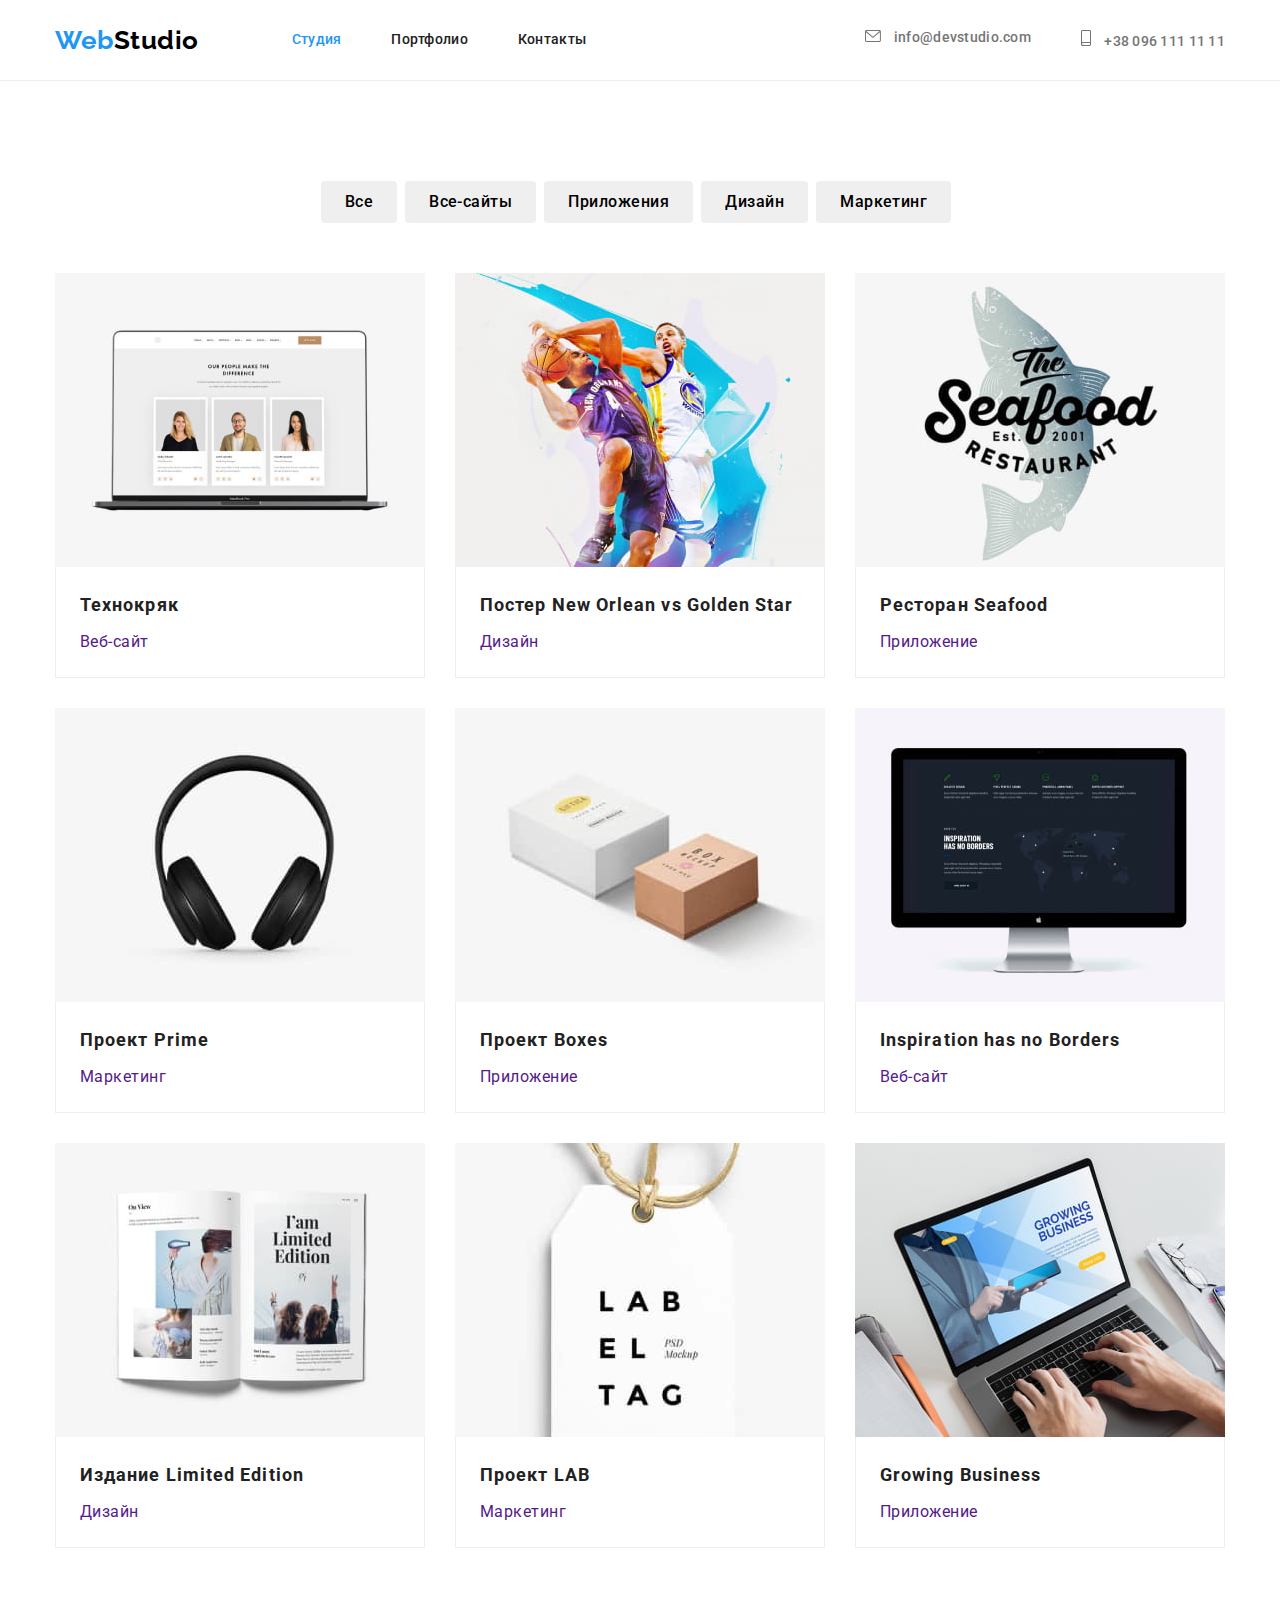
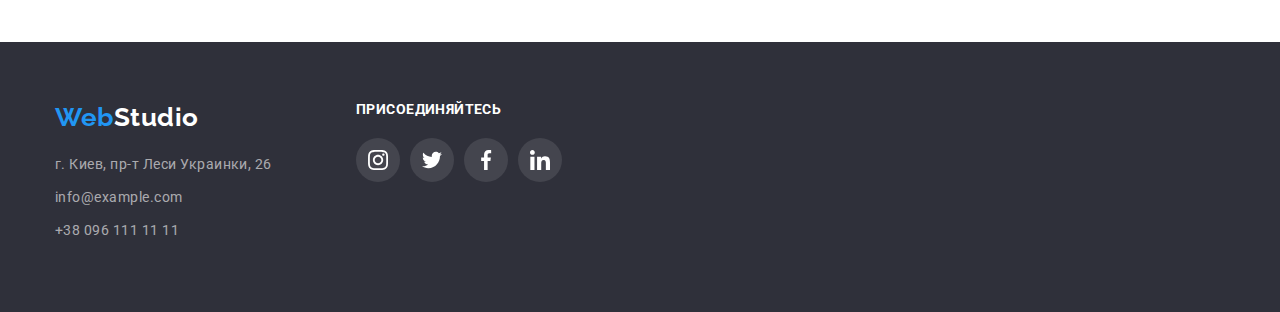
==== commit ad4b25ea: "Portfolio 9th card is updated" ====
--- a/portfolio.html
+++ b/portfolio.html
@@ -189,7 +189,6 @@
                 </div></a
               >
             </li>
-            <li class="flex-element"><a href="" class="link"></a></li>
           </ul>
         </div>
       </section>
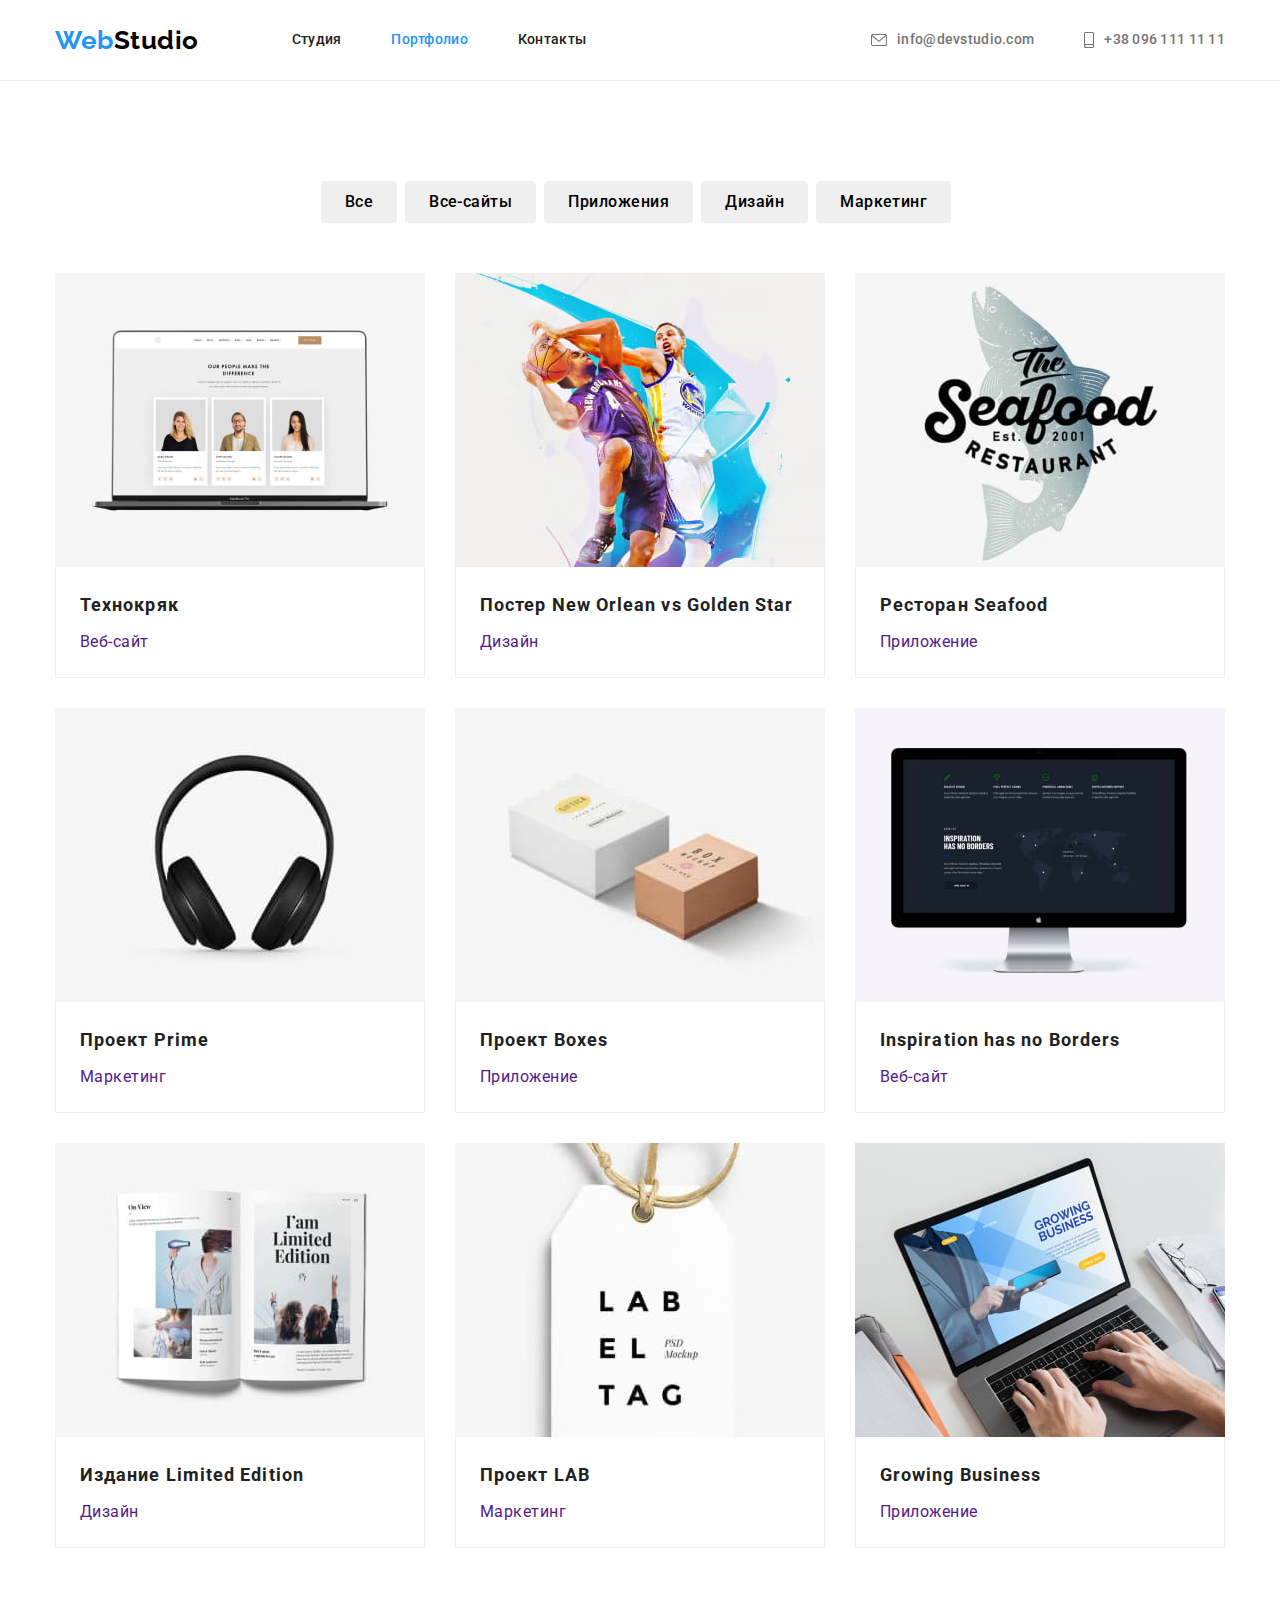
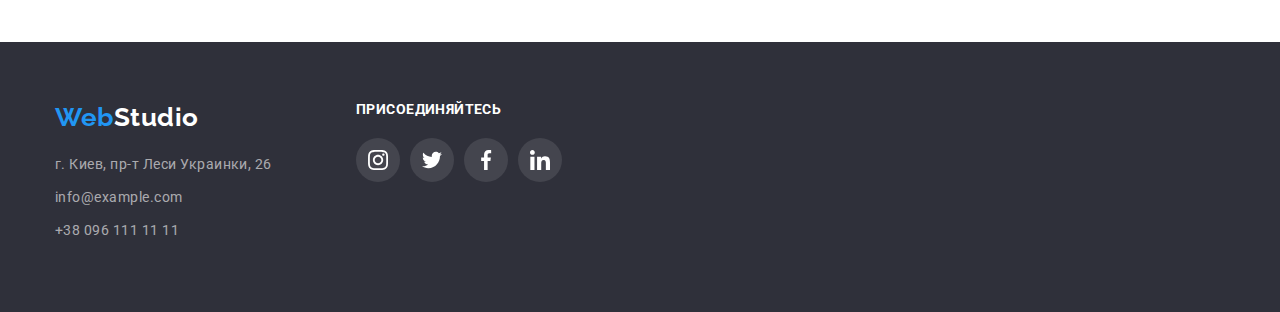
==== commit 8d0c6586: "HW #4 finalized" ====
--- a/portfolio.html
+++ b/portfolio.html
@@ -22,9 +22,9 @@
         <nav class="main-nav-menu">
           <a href="/" class="logo"><span>Web</span>Studio</a>
           <ul class="site-nav list">
-            <li class="item"><a href="/" class="link current">Студия</a></li>
+            <li class="item"><a href="/" class="link">Студия</a></li>
             <li class="item">
-              <a href="./portfolio.html" class="link">Портфолио</a>
+              <a href="./portfolio.html" class="link current">Портфолио</a>
             </li>
             <li class="item"><a href="" class="link">Контакты</a></li>
           </ul>
--- a/css/styles.css
+++ b/css/styles.css
@@ -121,7 +121,8 @@
   color: var(--accent-color);
 }
 .info-nav .link {
-  display: block;
+  display: flex;
+  align-items: center;
   padding: 30px 0;
 }
 .icon-envelope {
